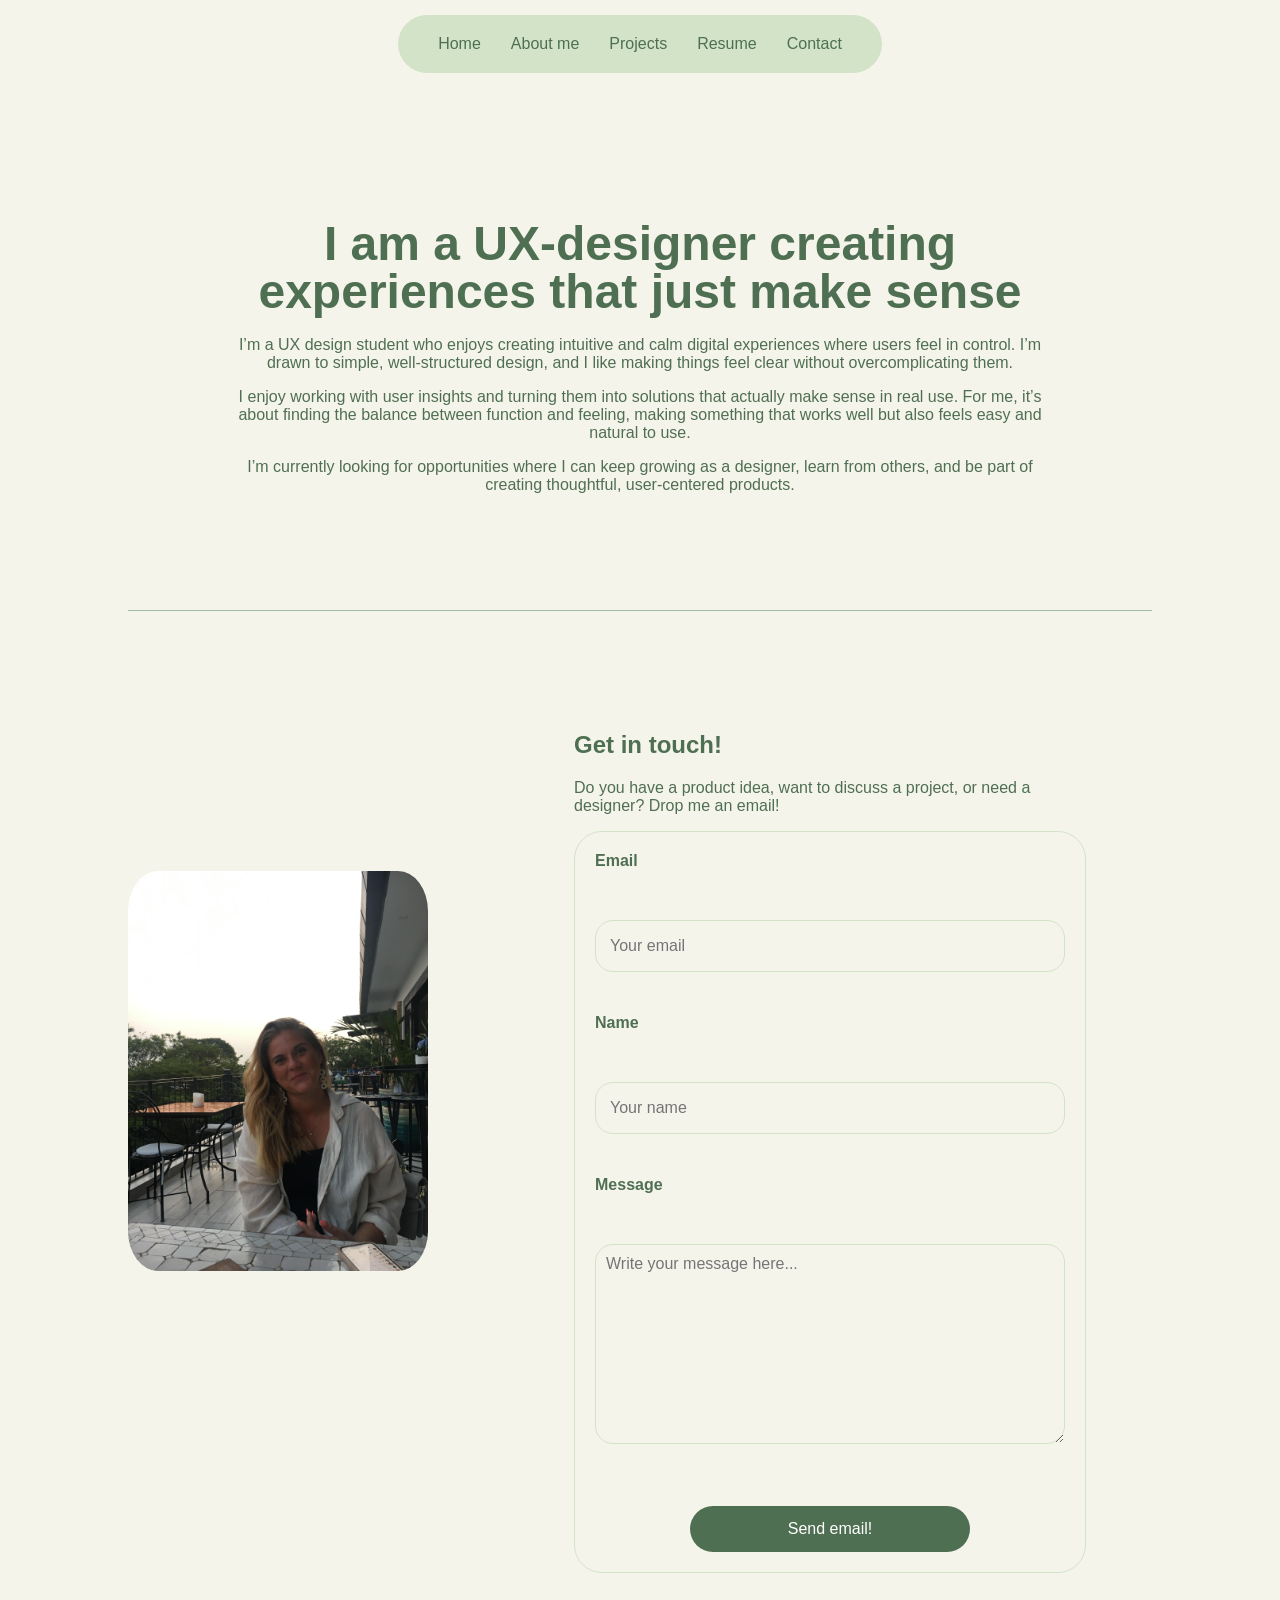
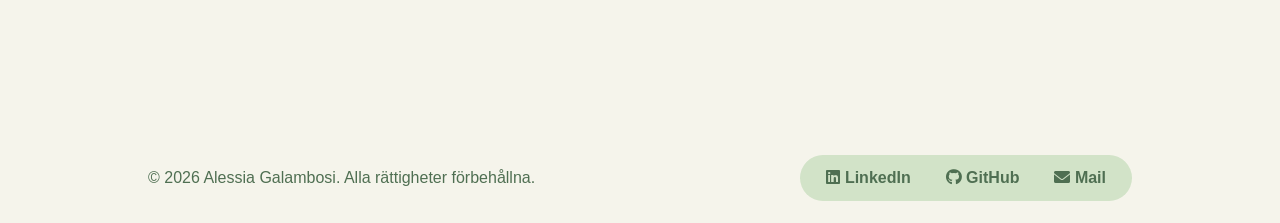
==== html/about.html @ aa98d5bf "Initial commit: portfolio site Static portfolio site with home, about, and projects pages.  Co-Autho" ====
<!DOCTYPE html>
<html lang="sv">
<head>
    <meta charset="UTF-8">
    <meta name="viewport" content="width=device-width, initial-scale=1.0">
    <meta name="description" content="Projekt detaljer">
    <title>Duro Sweden - Min Portfolio</title>
    <link rel="stylesheet" href="../css/global.css">
    <link rel="stylesheet" href="../css/about.css">
    <link rel="stylesheet" href="https://cdnjs.cloudflare.com/ajax/libs/font-awesome/6.0.0/css/all.min.css">
</head>
<body>

<header class="about-header">
    <nav>
        <button class="menu-toggle" aria-label="Toggle menu">
            <i class="fas fa-bars"></i>
        </button>
        <ul class="nav">
            <li><a href="./index.html">Home</a></li>
            <li><a href="./about.html">About me</a></li>
            <li><a href="./projects.html">Projects</a></li>
            <li><a href="./resume.html" aria-disabled="true">Resume</a></li>
            <li><a href="./contact.html" aria-disabled="true">Contact</a></li>
        </ul>
    </nav>
</header>
<main class ="main">
<section class="about-hero">
    <div class="about-content">
        <h1>I am a UX-designer creating experiences that just make sense</h1>
        <p> I’m a UX design student who enjoys creating intuitive and calm digital experiences where users feel in control. I’m drawn to simple, well-structured design, and I like making things feel clear without overcomplicating them.</p>
            <p>I enjoy working with user insights and turning them into solutions that actually make sense in real use. For me, it’s about finding the balance between function and feeling, making something that works well but also feels easy and natural to use.</p>
            <p>I’m currently looking for opportunities where I can keep growing as a designer, learn from others, and be part of creating thoughtful, user-centered products.</p>
    </div>
</section>


<section class="contact-hero">
    <div class="">
      <img src="../assets/profile.jpg" alt="Personlig bild" class="hero-image">
    </div>
    <div class="contact-content">
        <h1>Get in touch!</h1>
        <p>Do you have a product idea, want to discuss a project, or need a designer? Drop me an email!</p>

        <form id="contact-form">
            <label class="contact-label">Email</label>
            <br>
            <input type="email" id="email" name="email" placeholder="Your email" class="contact-detail-value">
            <br>
            <label class="contact-label">Name</label>
            <br>
            <input type="text" id="name" name="name" placeholder="Your name" class="contact-detail-value">
            <br>
            <label class="contact-label">Message</label>
            <br>
            <textarea id="message" name="message" placeholder="Write your message here..." class="contact-detail-text"></textarea>
            <br>
            <button type="submit">Send email!</button>
        </form>
    </div>
</section>


<footer id="kontakt">
    <div class="footer-content">
        <p>&copy; 2026 Alessia Galambosi. Alla rättigheter förbehållna.</p>
        <div class="social-links">
            <a href="https://linkedin.com" target="_blank" title="LinkedIn">
                <i class="fab fa-linkedin"></i> LinkedIn
            </a>
            <a href="https://github.com" target="_blank" title="GitHub">
                <i class="fab fa-github"></i> GitHub
            </a>
            <a href="mailto:din.mail@adress.se" title="Maila mig">
                <i class="fas fa-envelope"></i> Mail
            </a>
        </div>
    </div>
</footer>
    <script src="../scripts/index.js"></script>
</body>
</html>
---- css/global.css ----
html {
    font-size: 100%;
}

body {
    margin: 0;
    padding: 0;
    /* font-family: 'Inter', sans-serif;
    line-height: 1.5;
    color: #4F6F52; */
    background: #F5F4EB;
    
}

/* Reset */

* {
  /* margin: 0; */
  padding: 0;
  box-sizing: border-box;
 font-family: Lato, sans-serif;
}

main {
    width: 80%;
    margin: 0 auto;
}

.header {
  display: flex;
  justify-content: center; /* ändrad från space-between */
  align-items: center;
  padding: 15px 40px;
  background-color: #F5F4EB;
  color: #4F6F52;
  position: fixed;
  top: 0;
  width: 100%;
  z-index: 10;
} 

.header nav {
  display: flex;
  align-items: center;
  justify-content: center;
  width: 100%;
  max-width: 1200px;
  margin: 0 auto;
}

.about-header nav {
  display: flex;
  align-items: center;
  justify-content: center;
  width: 100%;
  max-width: 1200px;
  margin: 0 auto;
}

.nav {
  display: flex;
  gap: 30px;
  background-color: #D2E3C8;
  padding: 20px 40px;
  border-radius: 30px;
  list-style: none;
  margin: 0;
  align-items: center;
  justify-content: center;
}

.nav a {
    color: #4F6F52;
    text-decoration: none;
    transition: 0.2s ease;
}

.nav li a {
    color: #4F6F52;
    text-decoration: none;
}

.nav li:hover a {
    color: #a0c9a4;
    cursor: pointer;
}

.menu-toggle {
    display: none;
    background: none;
    border: none;
    font-size: 1.5rem;
    color: #4F6F52;
    cursor: pointer;
    padding: 10px;
}

@media (max-width: 768px) {
    .header nav,
    .about-header nav {
        justify-content: space-between;
    }

    .nav {
        display: none;
    }

    .nav.open {
        display: flex;
        flex-direction: column;
        position: absolute;
        top: 100%;
        left: 0;
        right: 0;
        background-color: #fff;
        padding: 20px;
        box-shadow: 0 4px 6px #4F6F52;
        z-index: 20; /* ensure the menu appears above the header */
    }

    .menu-toggle {
        display: block;
    }
}

/*knappar*/
button {
    padding: 0.6rem 2rem;
    font-size: 1rem;
    border: none;
    border-radius: 999px;
    background: #4F6F52;
    color: #fff;
    cursor: pointer;
    font-family: Lato, sans-serif;
}

button:hover {
    opacity: 0.9;
}




/* Footer */


footer {
    margin-top: 160px;
}
.footer-content {
    display: flex;
    justify-content: space-between;
    align-items: center;
    padding: 20px;
    background: #F5F4EB;
    color: #4F6F52;
    font-family: Lato, sans-serif;
}
.social-links {
    display: flex;
    gap: 15px;
    background-color: #D2E3C8;
    padding: 8px 16px;
    font-family: Lato, sans-serif;
    border-radius: 30px; /* rund meny som headern */
}

.social-links a {
    color: #4F6F52;
    text-decoration: none;
    font-weight: bold;
    padding: 6px 10px;
    border-radius: 20px;
    transition: 0.2s ease;
    font-family: Lato, sans-serif;
}

.social-links a:hover {
    color: #a0c9a4;
    background-color: #D2E3C8;
}
---- css/about.css ----
.about-header {
    display: flex;
    justify-content: center;
    align-items: center;
    padding: 15px 20px;
    background-color: #F5F4EB;
    color: #4F6F52;
    position: fixed;
    top: 0;
    left: 0;
    right: 0;
    width: 100%;
    z-index: 10; /* overlay an element above the header */
}

.about-header nav {
    display: flex;
    align-items: center;
    justify-content: center;
    width: 100%;
    max-width: 1200px;
    margin: 0 auto;
}

.main {
    padding-top: 90px;
}

.about-hero {
    color: #4F6F52;
    display: flex;
    align-items: center;
    min-height: 20vh;
    border-bottom: #9fbba2 solid 1px;
    font-family: 'Playfair Display', serif;
    padding: 90px 0 100px 0;
}

.about-content {
    text-align: center;
    justify-content: center;
    width: 80%;
    margin: 0 auto;
}
.about-content h1 {
    text-align: center;
    font-size: 3.0rem;
    margin-bottom: 20px;
    font-family: Lato, sans-serif;
    line-height: 1.0;
    color: #4F6F52;
}
.about-content p {
    text-align: center;
    font-size: 1rem;
    font-family: Lato, sans-serif;
    color: #4F6F52;
}

.contact-hero {
    color: #4F6F52;
    display: flex;
    gap: 40px;
    margin-top: 120px;
    align-items: flex-start;
}

.contact-hero img {
    width: 300px;
    max-width: 100%;
    margin-top: 140px;
    border-radius: 10%;
    margin-right: 40px;
}

.contact-content {
    width: 50%;
    margin: 0 auto;
}

.contact-content h1 {
    margin-top: 0;
}

#contact-form {
    background: #F5F4EB;
    padding: 20px;
    border-radius: 28px;
    border: 1px solid #D2E3C8;
    display: grid;
    gap: 12px;
}

.contact-label {
    display: block;
    margin-bottom: 8px;
    font-weight: 600;
    color: #4F6F52;
}

form .contact-detail-value {
    width: 100%;
    color: #4F6F52;
    font-family: Lato, sans-serif;
    font-size: 1rem;
    margin-bottom: 0;
    padding: 16px 14px;
    background-color: #F5F4EB;
    border: 1px solid #D2E3C8;
    border-radius: 18px;
    transition: border-color 0.2s ease, box-shadow 0.2s ease;
}

.contact-detail-text {
    width: 100%;
    color: #4F6F52;
    font-family: Lato, sans-serif;
    font-size: 1rem;
    margin-bottom: 0;
    padding: 16px 14px;
    background-color: #F5F4EB;
    border: 1px solid #D2E3C8;
    border-radius: 18px;
    transition: border-color 0.2s ease, box-shadow 0.2s ease;
}

form .contact-detail-value:focus {
    outline: none;
    border-color: #9fbba2;
    box-shadow: 0 0 0 4px #4F6F52;
}

.contact-detail-text:focus {
    outline: none;
    border-color: #9fbba2;
    box-shadow: 0 0 0 4px #4F6F52;
}

#contact-form button {
    width: 100%;
    max-width: 280px;
    margin: 0 auto;
    padding: 14px 24px;
    border-radius: 999px;
    font-size: 1rem;
}

.error-message {
    display: block;
    color: #d32f2f;
    font-size: 0.85rem;
    margin-top: -12px;
    margin-bottom: 12px;
    font-family: Lato, sans-serif;
}

.contact-detail-text {
    width: 100%;
    color: #4F6F52;
    font-family: Lato, sans-serif;
    font-size: 1rem;
    margin-bottom: 20px;
    height: 200px;
    padding: 10px;
    background-color: #F5F4EB;
    border: 1px solid #D2E3C8;
}

.error-message {
    display: block;
    color: #d32f2f;
    font-size: 0.85rem;
    margin-top: -15px;
    margin-bottom: 15px;
    font-family: Lato, sans-serif;
}


/* Responsive Design */
@media (max-width: 768px) {
    .about-hero,
    .contact-hero {
        flex-direction: column;
        align-items: center;
        text-align: center;
    }

    .about-hero {
        min-height: auto;
        padding: 20px 0 0;
    }

    .about-content{
        width: 100%;
    }

     .contact-content {
        width: 100%;
    }
    .about-content h1 {
        font-size: 2rem;
    }

    #contact-form {
        padding: 20px;
        border-radius: 24px;
    }

    .contact-content {
        padding: 0 20px;
    }

    .about-header nav {
        justify-content: space-between;
    }

    .contact-hero {
        gap: 20px;
        margin-top: 40px;
    }

    .contact-hero img {
        margin-right: 0;
    }
}
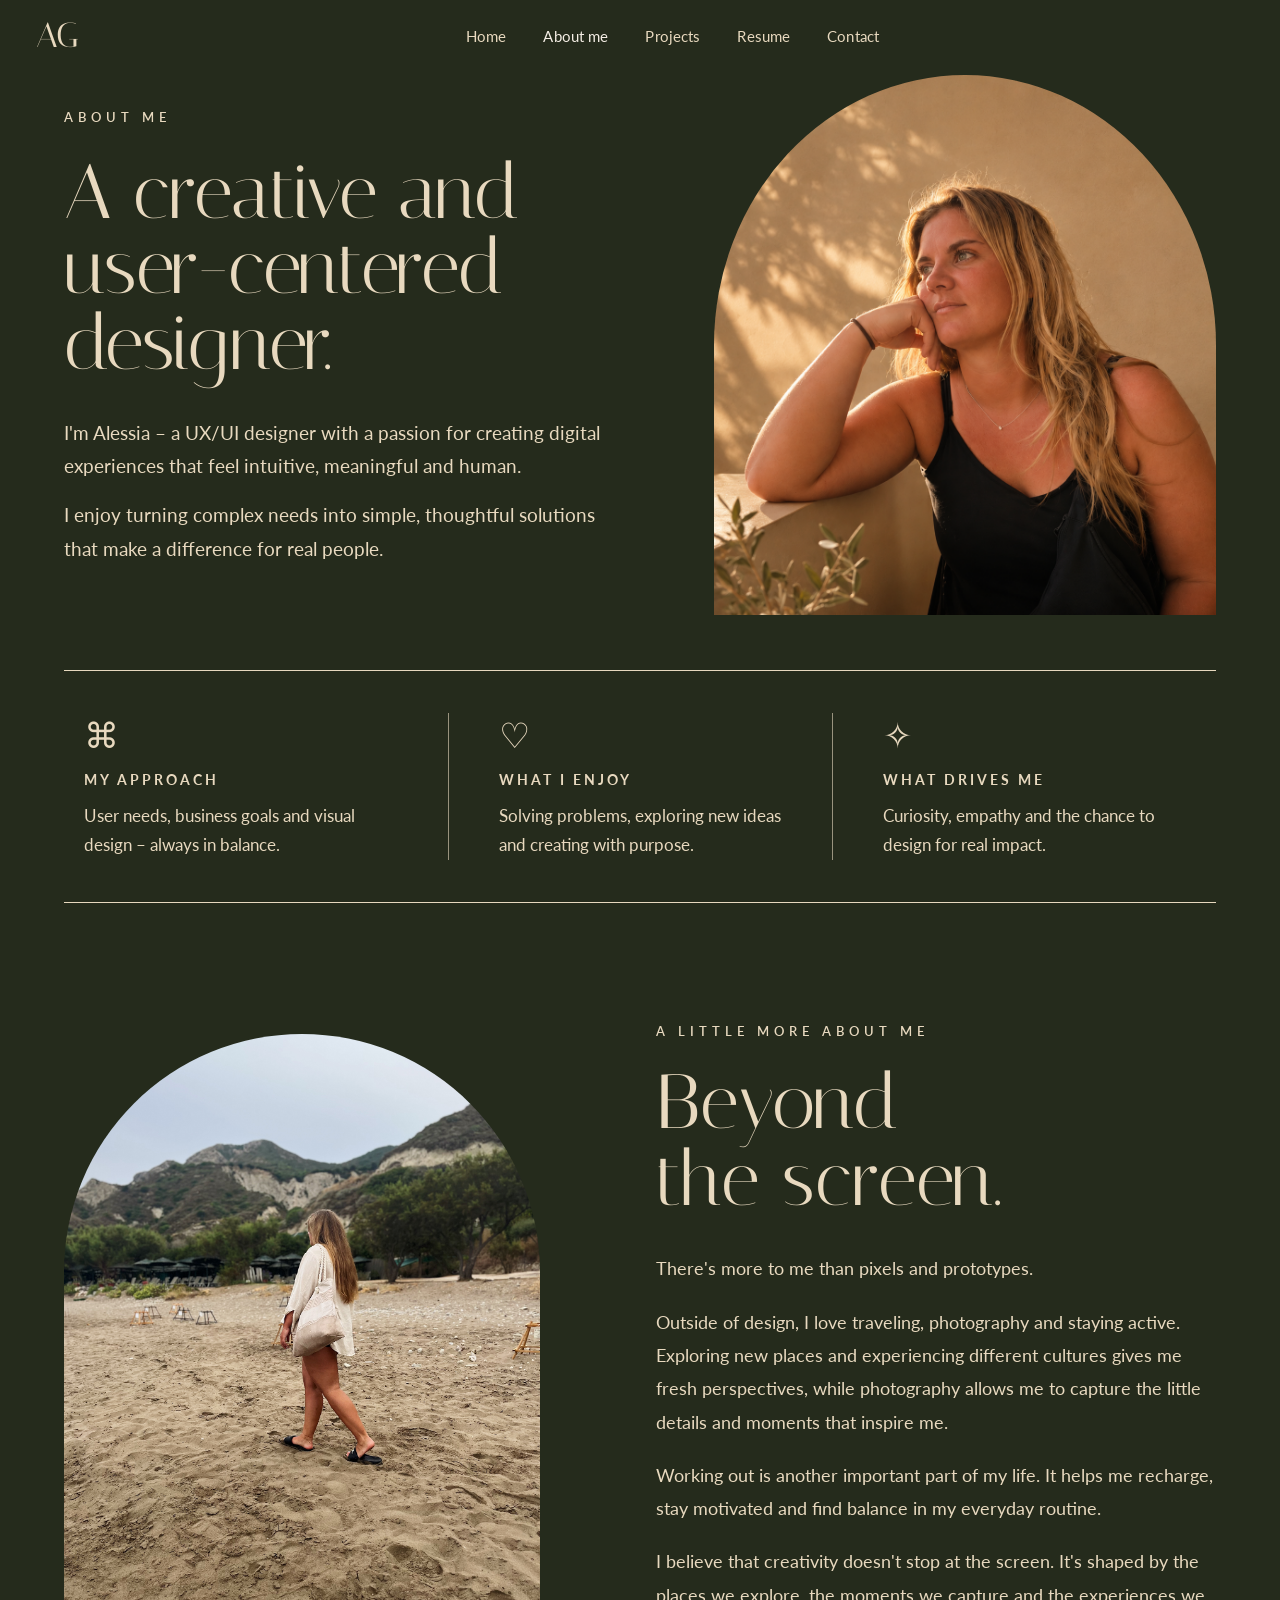
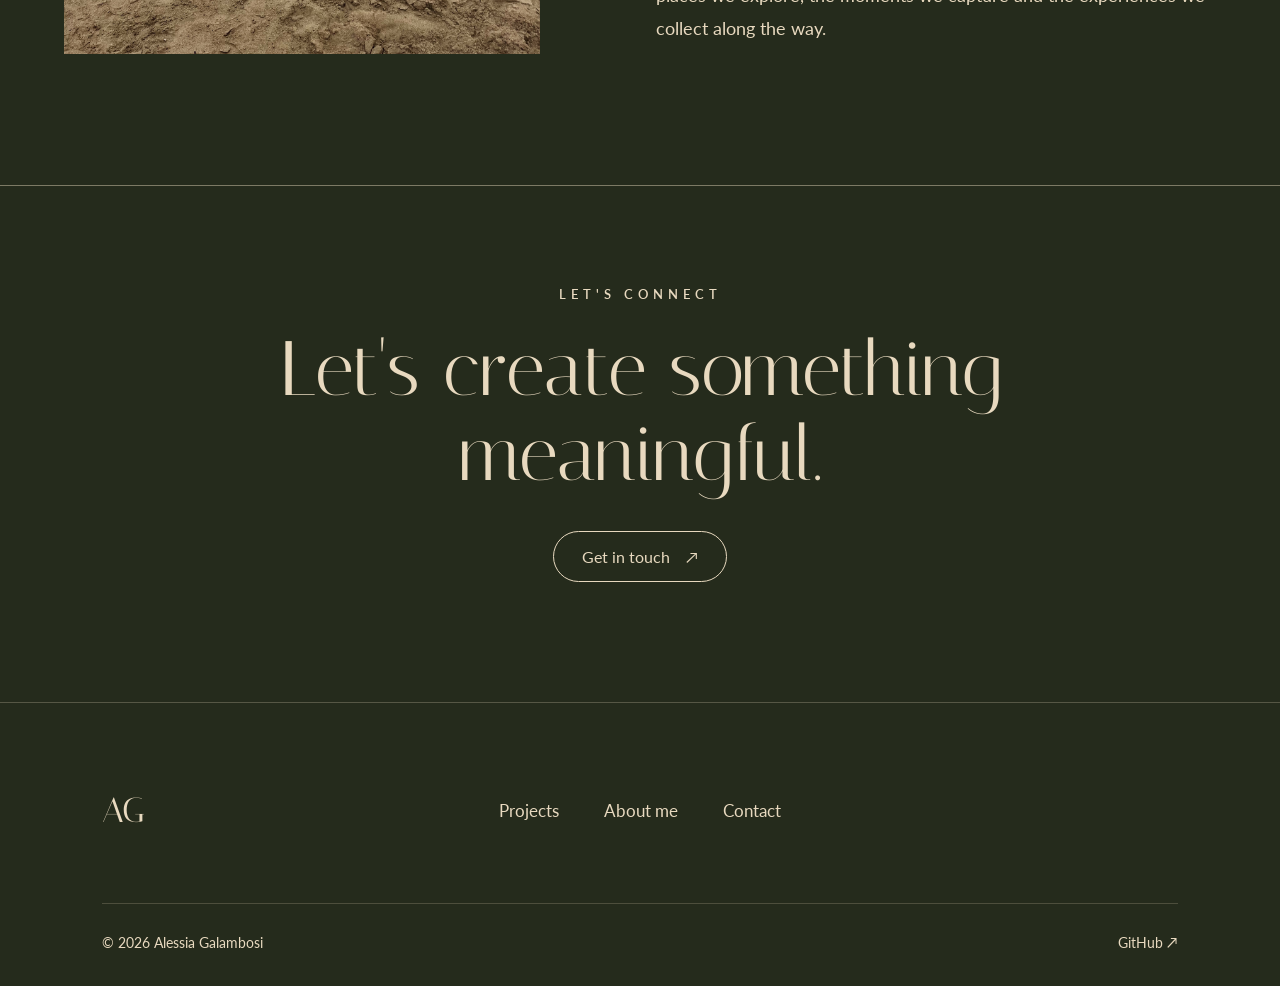
==== commit 45071f8f: "Add resume and contact pages Both pages were linked in the nav but never existed, and index.js inter" ====
--- a/html/about.html
+++ b/html/about.html
@@ -1,84 +1,174 @@
+
 <!DOCTYPE html>
-<html lang="sv">
+<html lang="en">
 <head>
-    <meta charset="UTF-8">
-    <meta name="viewport" content="width=device-width, initial-scale=1.0">
-    <meta name="description" content="Projekt detaljer">
-    <title>Duro Sweden - Min Portfolio</title>
-    <link rel="stylesheet" href="../css/global.css">
-    <link rel="stylesheet" href="../css/about.css">
-    <link rel="stylesheet" href="https://cdnjs.cloudflare.com/ajax/libs/font-awesome/6.0.0/css/all.min.css">
+  <meta charset="UTF-8">
+  <meta name="viewport" content="width=device-width, initial-scale=1.0">
+  <title>About Me | Alessia</title>
+
+  <link rel="preconnect" href="https://fonts.googleapis.com">
+  <link rel="preconnect" href="https://fonts.gstatic.com" crossorigin>
+  <link href="https://fonts.googleapis.com/css2?family=Italiana&family=Lato:wght@300;400;500;600;700&display=swap" rel="stylesheet">
+
+  <link rel="stylesheet" href="../css/pages.css">
+  <link rel="stylesheet" href="../css/header.css">
+  <link rel="stylesheet" href="../css/global.css">
+  <link rel="stylesheet" href="https://cdnjs.cloudflare.com/ajax/libs/font-awesome/6.0.0/css/all.min.css">
 </head>
-<body>
 
-<header class="about-header">
-    <nav>
-        <button class="menu-toggle" aria-label="Toggle menu">
-            <i class="fas fa-bars"></i>
-        </button>
-        <ul class="nav">
-            <li><a href="./index.html">Home</a></li>
-            <li><a href="./about.html">About me</a></li>
-            <li><a href="./projects.html">Projects</a></li>
-            <li><a href="./resume.html" aria-disabled="true">Resume</a></li>
-            <li><a href="./contact.html" aria-disabled="true">Contact</a></li>
-        </ul>
+<body class="about-page">
+
+  <header class="header">
+    <a href="./index.html" class="brand" aria-label="Home">AG</a>
+
+    <nav class="main-nav" aria-label="Main navigation">
+      <button class="menu-toggle" aria-label="Toggle menu" aria-expanded="false">
+        <i class="fas fa-bars" aria-hidden="true"></i>
+      </button>
+
+      <ul class="nav">
+        <li><a href="./index.html">Home</a></li>
+        <li><a href="./about.html" aria-current="page">About me</a></li>
+        <li><a href="./projects.html">Projects</a></li>
+        <li><a href="./resume.html">Resume</a></li>
+        <li><a href="./contact.html">Contact</a></li>
+      </ul>
     </nav>
-</header>
-<main class ="main">
-<section class="about-hero">
-    <div class="about-content">
-        <h1>I am a UX-designer creating experiences that just make sense</h1>
-        <p> I’m a UX design student who enjoys creating intuitive and calm digital experiences where users feel in control. I’m drawn to simple, well-structured design, and I like making things feel clear without overcomplicating them.</p>
-            <p>I enjoy working with user insights and turning them into solutions that actually make sense in real use. For me, it’s about finding the balance between function and feeling, making something that works well but also feels easy and natural to use.</p>
-            <p>I’m currently looking for opportunities where I can keep growing as a designer, learn from others, and be part of creating thoughtful, user-centered products.</p>
-    </div>
-</section>
+  </header>
 
+  <main>
+    <section class="about-hero">
+      <div class="about-intro">
+        <span class="about-eyebrow">ABOUT ME</span>
 
-<section class="contact-hero">
-    <div class="">
-      <img src="../assets/profile.jpg" alt="Personlig bild" class="hero-image">
-    </div>
-    <div class="contact-content">
-        <h1>Get in touch!</h1>
-        <p>Do you have a product idea, want to discuss a project, or need a designer? Drop me an email!</p>
+        <h1>A creative and<br>user-centered<br>designer.</h1>
 
-        <form id="contact-form">
-            <label class="contact-label">Email</label>
-            <br>
-            <input type="email" id="email" name="email" placeholder="Your email" class="contact-detail-value">
-            <br>
-            <label class="contact-label">Name</label>
-            <br>
-            <input type="text" id="name" name="name" placeholder="Your name" class="contact-detail-value">
-            <br>
-            <label class="contact-label">Message</label>
-            <br>
-            <textarea id="message" name="message" placeholder="Write your message here..." class="contact-detail-text"></textarea>
-            <br>
-            <button type="submit">Send email!</button>
-        </form>
-    </div>
-</section>
+        <p>
+          I'm Alessia – a UX/UI designer with a passion for
+          creating digital experiences that feel intuitive,
+          meaningful and human.
+        </p>
 
+        <p>
+          I enjoy turning complex needs into simple, thoughtful
+          solutions that make a difference for real people.
+        </p>
+      </div>
 
-<footer id="kontakt">
-    <div class="footer-content">
-        <p>&copy; 2026 Alessia Galambosi. Alla rättigheter förbehållna.</p>
-        <div class="social-links">
-            <a href="https://linkedin.com" target="_blank" title="LinkedIn">
-                <i class="fab fa-linkedin"></i> LinkedIn
-            </a>
-            <a href="https://github.com" target="_blank" title="GitHub">
-                <i class="fab fa-github"></i> GitHub
-            </a>
-            <a href="mailto:din.mail@adress.se" title="Maila mig">
-                <i class="fas fa-envelope"></i> Mail
+      <div class="about-hero-image">
+        <img
+          src="../assets/mememe.png"
+          alt="Portrait of Alessia"
+        >
+      </div>
+    </section>
+
+    <section class="about-values" aria-label="My design philosophy">
+
+      <article class="about-value">
+        <span class="value-icon">⌘</span>
+        <h2>MY APPROACH</h2>
+        <p>
+          User needs, business goals and visual design –
+          always in balance.
+        </p>
+      </article>
+
+      <article class="about-value">
+        <span class="value-icon">♡</span>
+        <h2>WHAT I ENJOY</h2>
+        <p>
+          Solving problems, exploring new ideas and
+          creating with purpose.
+        </p>
+      </article>
+
+      <article class="about-value">
+        <span class="value-icon">✧</span>
+        <h2>WHAT DRIVES ME</h2>
+        <p>
+          Curiosity, empathy and the chance to design
+          for real impact.
+        </p>
+      </article>
+
+    </section>
+
+    <section class="about-beyond">
+      <div class="about-beyond-image">
+        <img
+          src="../assets/about.jpg"
+          alt="A travel photograph"
+        >
+      </div>
+
+      <div class="about-beyond-text">
+        <span class="about-eyebrow">A LITTLE MORE ABOUT ME</span>
+
+        <h2>Beyond<br>the screen.</h2>
+
+        <p>
+          There's more to me than pixels and prototypes.
+        </p>
+
+        <p>
+          Outside of design, I love traveling, photography
+          and staying active. Exploring new places and
+          experiencing different cultures gives me fresh
+          perspectives, while photography allows me to
+          capture the little details and moments that inspire me.
+        </p>
+
+        <p>
+          Working out is another important part of my life.
+          It helps me recharge, stay motivated and find balance
+          in my everyday routine.
+        </p>
+
+        <p>
+          I believe that creativity doesn't stop at the screen.
+          It's shaped by the places we explore, the moments
+          we capture and the experiences we collect along the way.
+        </p>
+      </div>
+    </section>
+
+    <section class="about-contact">
+      <span class="about-eyebrow">LET'S CONNECT</span>
+      <h2>Let's create something meaningful.</h2>
+      <a href="./contact.html" class="about-contact-link">
+        Get in touch <span aria-hidden="true">↗</span>
+      </a>
+    </section>
+  </main>
+
+  <footer class="portfolio-footer">
+    <div class="portfolio-footer-inner">
+
+        <div class="footer-top">
+            <a href="./index.html" class="footer-logo">AG</a>
+
+            <nav class="footer-nav" aria-label="Footer navigation">
+                <a href="./projects.html">Projects</a>
+                <a href="./about.html">About me</a>
+                <a href="./contact.html">Contact</a>
+            </nav>
+        </div>
+
+        <div class="footer-bottom">
+            <p>© 2026 Alessia Galambosi</p>
+
+            <a
+                href="https://github.com/RICKCOYL/exdcode.git"
+                target="_blank"
+                rel="noopener noreferrer"
+            >
+                GitHub ↗
             </a>
         </div>
+
     </div>
 </footer>
-    <script src="../scripts/index.js"></script>
+<script src="../scripts/index.js"></script>
 </body>
-</html>+</html>
--- a/css/pages.css
+++ b/css/pages.css
@@ -0,0 +1,798 @@
+
+/* =====================================
+   ABOUT ME PAGE
+===================================== */
+
+.about-page {
+  margin: 0;
+  min-height: 100vh;
+  background: #252B1C;
+  color: #E8D9BF;
+  font-family: "Lato", sans-serif;
+}
+
+.about-page *,
+.about-page *::before,
+.about-page *::after {
+  box-sizing: border-box;
+}
+
+.about-page a {
+  color: inherit;
+}
+
+
+/* HERO */
+
+.about-page .about-hero {
+  width: min(1400px, 90%);
+  margin: 0 auto;
+  padding: 75px 0 55px;
+  display: grid;
+  grid-template-columns: 1fr 0.9fr;
+  align-items: center;
+  gap: 8%;
+}
+
+.about-page .about-eyebrow {
+  display: block;
+  font-size: 13px;
+  font-weight: 600;
+  letter-spacing: 5px;
+  text-transform: uppercase;
+}
+
+.about-page .about-intro h1 {
+  margin: 30px 0 35px;
+  font-family: "Italiana", serif;
+  font-size: clamp(52px, 6vw, 100px);
+  font-weight: 400;
+  line-height: 0.98;
+  letter-spacing: -1px;
+}
+
+.about-page .about-intro p {
+  max-width: 560px;
+  font-size: 19px;
+  line-height: 1.75;
+  margin: 0 0 16px;
+}
+
+.about-page .about-hero-image {
+  height: 540px;
+  overflow: hidden;
+  border-radius: 50% 50% 0 0;
+  background: #59523C;
+}
+
+.about-page .about-hero-image img {
+  display: block;
+  width: 100%;
+  height: 100%;
+  object-fit: cover;
+}
+
+/* THREE DESIGN VALUES */
+
+.about-page .about-values {
+  width: min(1400px, 90%);
+  margin: 0 auto;
+  padding: 42px 0;
+  display: grid;
+  grid-template-columns: repeat(3, 1fr);
+  border-top: 1px solid #E8D9BF;
+  border-bottom: 1px solid #E8D9BF;
+}
+
+.about-page .about-value {
+  padding: 0 50px;
+}
+
+.about-page .about-value:first-child {
+  padding-left: 20px;
+}
+
+.about-page .about-value + .about-value {
+  border-left: 1px solid rgba(232, 217, 191, 0.6);
+}
+
+.about-page .value-icon {
+  display: block;
+  font-size: 35px;
+  margin-bottom: 15px;
+}
+
+.about-page .about-value h2 {
+  font-family: "Lato", sans-serif;
+  font-size: 14px;
+  font-weight: 700;
+  letter-spacing: 3px;
+  margin: 0 0 14px;
+}
+
+.about-page .about-value p {
+  font-size: 17px;
+  line-height: 1.7;
+  margin: 0;
+}
+
+/* BEYOND THE SCREEN */
+
+.about-page .about-beyond {
+  width: min(1400px, 90%);
+  margin: 0 auto;
+  padding: 120px 0;
+  display: grid;
+  grid-template-columns: 0.85fr 1fr;
+  gap: 10%;
+  align-items: center;
+}
+
+.about-page .about-beyond-image {
+  height: 620px;
+  overflow: hidden;
+  border-radius: 260px 260px 0 0;
+  background: #59523C;
+}
+
+.about-page .about-beyond-image img {
+  display: block;
+  width: 100%;
+  height: 100%;
+  object-fit: cover;
+}
+
+.about-page .about-beyond-text h2 {
+  margin: 25px 0 35px;
+  font-family: "Italiana", serif;
+  font-size: clamp(60px, 6vw, 100px);
+  font-weight: 400;
+  line-height: 1;
+}
+
+.about-page .about-beyond-text p {
+  max-width: 600px;
+  font-size: 18px;
+  line-height: 1.85;
+  margin: 0 0 20px;
+}
+
+/* CONTACT CTA */
+
+.about-page .about-contact {
+  padding: 100px 20px 120px;
+  text-align: center;
+  border-top: 1px solid rgba(232, 217, 191, 0.45);
+}
+
+.about-page .about-contact h2 {
+  max-width: 900px;
+  margin: 25px auto 35px;
+  font-family: "Italiana", serif;
+  font-size: clamp(48px, 6vw, 88px);
+  font-weight: 400;
+  line-height: 1.1;
+}
+
+.about-page .about-contact-link {
+  display: inline-flex;
+  align-items: center;
+  gap: 16px;
+  padding: 15px 28px;
+  border: 1px solid #E8D9BF;
+  border-radius: 50px;
+  font-size: 16px;
+  text-decoration: none;
+  transition: background 0.2s, color 0.2s;
+}
+
+.about-page .about-contact-link:hover {
+  background: #E8D9BF;
+  color: #252B1C;
+}
+
+
+/* RESPONSIVE */
+
+@media (max-width: 900px) {
+  .about-page .about-hero,
+  .about-page .about-beyond {
+    grid-template-columns: 1fr;
+    gap: 45px;
+  }
+
+  .about-page .about-hero {
+    padding-top: 60px;
+  }
+
+  .about-page .about-hero-image {
+    max-width: 600px;
+    height: 450px;
+  }
+
+  .about-page .about-values {
+    grid-template-columns: 1fr;
+    gap: 30px;
+  }
+
+  .about-page .about-value,
+  .about-page .about-value:first-child {
+    padding: 0;
+  }
+
+  .about-page .about-value + .about-value {
+    border-left: 0;
+    border-top: 1px solid rgba(232, 217, 191, 0.4);
+    padding-top: 30px;
+  }
+
+  .about-page .about-beyond {
+    padding: 80px 0;
+  }
+
+  .about-page .about-beyond-image {
+    max-width: 600px;
+    height: 500px;
+  }
+}
+
+@media (max-width: 600px) {
+  .about-page .about-nav {
+    gap: 12px 18px;
+  }
+
+  .about-page .about-nav a {
+    font-size: 14px;
+  }
+
+  .about-page .about-intro p,
+  .about-page .about-beyond-text p {
+    font-size: 16px;
+  }
+
+  .about-page .about-hero-image {
+    height: 360px;
+  }
+
+  .about-page .about-beyond-image {
+    height: 400px;
+  }
+
+}
+/* ==================================
+   CONTACT PAGE – DESIGN
+================================== */
+
+body:has(#contact-page-form) {
+    background: #252B1C;
+    color: #E8D9BF;
+    font-family: "Lato", sans-serif;
+    margin: 0;
+}
+
+/* MAIN CONTENT */
+
+body:has(#contact-page-form) .page-main {
+    max-width: 1200px;
+    margin: 0 auto;
+    padding: 90px 40px 120px;
+}
+
+body:has(#contact-page-form) .page-head {
+    max-width: 850px;
+    margin-bottom: 75px;
+}
+
+body:has(#contact-page-form) .eyebrow {
+    font-size: 13px;
+    letter-spacing: 4px;
+    text-transform: uppercase;
+    color: #E8D9BF;
+}
+
+body:has(#contact-page-form) .page-head h1 {
+    font-family: "Italiana", serif;
+    font-size: clamp(48px, 6vw, 85px);
+    font-weight: 400;
+    line-height: 1.1;
+    margin: 25px 0;
+    color: #E8D9BF;
+}
+
+body:has(#contact-page-form) .lede {
+    font-size: 18px;
+    line-height: 1.8;
+    color: #E8D9BF;
+}
+
+/* TWO COLUMNS */
+
+body:has(#contact-page-form) .contact-grid {
+    display: grid;
+    grid-template-columns: 0.8fr 1.2fr;
+    gap: 90px;
+    align-items: start;
+}
+
+/* LEFT SIDE */
+
+body:has(#contact-page-form) .aside-block {
+    margin-bottom: 45px;
+}
+
+body:has(#contact-page-form) .aside-block h2 {
+    font-family: "Italiana", serif;
+    font-size: 30px;
+    font-weight: 400;
+    margin: 0 0 18px;
+    color: #E8D9BF;
+}
+
+body:has(#contact-page-form) .direct-link {
+    color: #E8D9BF;
+    text-decoration: none;
+    border-bottom: 1px solid #E8D9BF;
+    padding-bottom: 4px;
+}
+
+body:has(#contact-page-form) .places {
+    list-style: none;
+    padding: 0;
+}
+
+body:has(#contact-page-form) .place {
+    display: flex;
+    justify-content: space-between;
+    gap: 20px;
+    margin-bottom: 12px;
+}
+
+body:has(#contact-page-form) .reply-note {
+    font-size: 14px;
+    line-height: 1.7;
+    opacity: 0.75;
+    margin-top: 20px;
+}
+
+/* FORM CARD */
+
+body:has(#contact-page-form) .form-card {
+    border: 1px solid rgba(232, 217, 191, 0.5);
+    border-radius: 18px;
+    padding: 45px;
+}
+
+body:has(#contact-page-form) .form-card h2 {
+    font-family: "Italiana", serif;
+    font-size: 42px;
+    font-weight: 400;
+    margin: 0 0 15px;
+    color: #E8D9BF;
+}
+
+body:has(#contact-page-form) .form-intro {
+    font-size: 16px;
+    line-height: 1.7;
+    margin-bottom: 35px;
+}
+
+/* FORM FIELDS */
+
+body:has(#contact-page-form) .field {
+    display: flex;
+    flex-direction: column;
+    gap: 10px;
+    margin-bottom: 25px;
+}
+
+body:has(#contact-page-form) .field label {
+    font-size: 15px;
+    font-weight: 700;
+}
+
+body:has(#contact-page-form) .optional,
+body:has(#contact-page-form) .hint {
+    font-size: 13px;
+    opacity: 0.7;
+}
+
+body:has(#contact-page-form) .field input,
+body:has(#contact-page-form) .field textarea {
+    width: 100%;
+    box-sizing: border-box;
+    padding: 15px;
+    background: transparent;
+    border: 1px solid rgba(232, 217, 191, 0.5);
+    border-radius: 8px;
+    color: #E8D9BF;
+    font-family: "Lato", sans-serif;
+    font-size: 16px;
+}
+
+body:has(#contact-page-form) .field textarea {
+    min-height: 160px;
+    resize: vertical;
+}
+
+body:has(#contact-page-form) .field input:focus,
+body:has(#contact-page-form) .field textarea:focus {
+    outline: 2px solid #E8D9BF;
+    outline-offset: 3px;
+}
+
+body:has(#contact-page-form) .field-error {
+    display: none;
+    color: #F0B8A8;
+    font-size: 13px;
+}
+
+body:has(#contact-page-form) .field[aria-invalid="true"] .field-error,
+body:has(#contact-page-form) .field input[aria-invalid="true"] ~ .field-error,
+body:has(#contact-page-form) .field textarea[aria-invalid="true"] ~ .field-error {
+    display: block;
+}
+
+/* SEND BUTTON */
+
+body:has(#contact-page-form) .btn-primary {
+    padding: 16px 32px;
+    background: #E8D9BF;
+    color: #252B1C;
+    border: 1px solid #E8D9BF;
+    border-radius: 50px;
+    font-family: "Lato", sans-serif;
+    font-size: 15px;
+    cursor: pointer;
+}
+
+body:has(#contact-page-form) .btn-primary:hover {
+    background: transparent;
+    color: #E8D9BF;
+}
+
+/* SKIP LINK – ONLY VISIBLE ON FOCUS */
+
+body:has(#contact-page-form) .skip-link {
+    position: absolute;
+    left: 15px;
+    top: -100px;
+    padding: 12px;
+    background: #E8D9BF;
+    color: #252B1C;
+    z-index: 1000;
+}
+
+body:has(#contact-page-form) .skip-link:focus {
+    top: 15px;
+}
+
+/* RESPONSIVE */
+
+@media (max-width: 800px) {
+    body:has(#contact-page-form) .page-main {
+        padding: 60px 6%;
+    }
+
+    body:has(#contact-page-form) .contact-grid {
+        grid-template-columns: 1fr;
+        gap: 40px;
+    }
+
+    body:has(#contact-page-form) .form-card {
+        padding: 28px;
+    }
+}/* BEIGE CONTACT FORM */
+
+body:has(#contact-page-form) .form-card {
+    background: #E8D9BF;
+    color: #252B1C;
+    border: none;
+    border-radius: 18px;
+    padding: 45px;
+}
+
+body:has(#contact-page-form) .form-card h2 {
+    color: #252B1C;
+}
+
+body:has(#contact-page-form) .form-card input,
+body:has(#contact-page-form) .form-card textarea {
+    background: #F5ECDD;
+    color: #252B1C;
+    border: 1px solid #8A8E7B;
+}
+
+body:has(#contact-page-form) .form-card input::placeholder,
+body:has(#contact-page-form) .form-card textarea::placeholder {
+    color: #6B705F;
+}
+
+body:has(#contact-page-form) .form-card input:focus,
+body:has(#contact-page-form) .form-card textarea:focus {
+    outline: 2px solid #252B1C;
+}
+
+body:has(#contact-page-form) .form-card .btn-primary {
+    background: #252B1C;
+    color: #E8D9BF;
+    border: 1px solid #252B1C;
+}
+
+body:has(#contact-page-form) .form-card .btn-primary:hover {
+    background: transparent;
+    color: #252B1C;
+}
+/* =========================================
+   RESUME PAGE
+========================================= */
+
+.resume-page {
+    margin: 0;
+    background: #252B1C;
+    color: #E8D9BF;
+    font-family: "Lato", sans-serif;
+    min-height: 100vh;
+}
+
+.resume-page *,
+.resume-page *::before,
+.resume-page *::after {
+    box-sizing: border-box;
+}
+
+
+/* MAIN */
+
+.resume-page .page-main {
+    width: min(1100px, 90%);
+    margin: 0 auto;
+    padding: 90px 0 120px;
+}
+
+/* INTRO */
+
+.resume-page .page-head {
+    padding-bottom: 70px;
+}
+
+.resume-page .eyebrow {
+    display: block;
+    margin-bottom: 20px;
+    font-size: 13px;
+    font-weight: 700;
+    letter-spacing: 4px;
+    text-transform: uppercase;
+}
+
+.resume-page .page-head h1 {
+    margin: 0 0 25px;
+    font-family: "Italiana", serif;
+    font-size: clamp(56px, 7vw, 100px);
+    font-weight: 400;
+    line-height: 1.1;
+    color: #E8D9BF;
+}
+
+.resume-page .lede {
+    max-width: 750px;
+    margin: 0 0 35px;
+    font-size: 18px;
+    line-height: 1.8;
+    color: #E8D9BF;
+}
+
+/* ACTION BUTTONS */
+
+.resume-page .actions {
+    display: flex;
+    flex-wrap: wrap;
+    gap: 20px;
+    align-items: center;
+}
+
+.resume-page .actions .btn {
+    display: inline-flex;
+    align-items: center;
+    justify-content: center;
+    gap: 12px;
+    padding: 15px 28px;
+    border-radius: 50px;
+    font-family: "Lato", sans-serif;
+    font-size: 15px;
+    font-weight: 700;
+    text-decoration: none;
+    cursor: pointer;
+}
+
+.resume-page .actions .btn-primary {
+    background: #E8D9BF;
+    color: #252B1C;
+    border: 1px solid #E8D9BF;
+}
+
+.resume-page .actions .btn-secondary {
+    background: transparent;
+    color: #E8D9BF;
+    border: 1px solid #E8D9BF;
+}
+
+.resume-page .actions .btn:hover {
+    opacity: 0.8;
+}
+
+/* RESUME SECTIONS */
+
+.resume-page .rail {
+    display: grid;
+    grid-template-columns: 230px 1fr;
+    gap: 50px;
+    padding: 55px 0;
+    border-top: 1px solid rgba(232, 217, 191, 0.4);
+}
+
+.resume-page .rail-label {
+    margin: 0;
+    font-family: "Italiana", serif;
+    font-size: 38px;
+    font-weight: 400;
+    color: #E8D9BF;
+}
+
+.resume-page .rail-body {
+    min-width: 0;
+}
+
+.resume-page .entry {
+    padding: 0 0 35px;
+    margin-bottom: 35px;
+    border-bottom: 1px solid rgba(232, 217, 191, 0.2);
+}
+
+.resume-page .entry:last-of-type {
+    margin-bottom: 0;
+    border-bottom: none;
+}
+
+.resume-page .entry-top {
+    display: flex;
+    align-items: baseline;
+    justify-content: space-between;
+    flex-wrap: wrap;
+    gap: 12px;
+    margin-bottom: 10px;
+}
+
+.resume-page .entry-top h3 {
+    margin: 0;
+    font-family: "Lato", sans-serif;
+    font-size: 21px;
+    font-weight: 700;
+    color: #E8D9BF;
+}
+
+.resume-page .entry-date {
+    font-size: 14px;
+    color: #C9BEA8;
+}
+
+.resume-page .entry-org {
+    display: block;
+    margin-bottom: 18px;
+    font-size: 15px;
+    color: #C9BEA8;
+}
+
+.resume-page .entry p,
+.resume-page .entry li {
+    font-size: 16px;
+    line-height: 1.8;
+    color: #E8D9BF;
+}
+
+.resume-page .entry ul {
+    padding-left: 20px;
+}
+
+.resume-page .direct-link {
+    color: #E8D9BF;
+    text-decoration: underline;
+    text-underline-offset: 5px;
+}
+
+/* SKILLS */
+
+.resume-page .skill-group {
+    margin-bottom: 35px;
+}
+
+.resume-page .skill-group h3 {
+    margin: 0 0 18px;
+    font-size: 18px;
+    font-weight: 700;
+    color: #E8D9BF;
+}
+
+.resume-page .pills {
+    display: flex;
+    flex-wrap: wrap;
+    gap: 12px;
+    padding: 0;
+    margin: 0;
+    list-style: none;
+}
+
+.resume-page .pills li {
+    padding: 10px 18px;
+    border: 1px solid rgba(232, 217, 191, 0.5);
+    border-radius: 50px;
+    font-size: 14px;
+    color: #E8D9BF;
+}
+
+/* SKIP LINK */
+
+.resume-page .skip-link {
+    position: absolute;
+    top: -100px;
+    left: 15px;
+    z-index: 1000;
+    padding: 12px;
+    background: #E8D9BF;
+    color: #252B1C;
+}
+
+.resume-page .skip-link:focus {
+    top: 15px;
+}
+
+/* MOBILE */
+
+@media (max-width: 800px) {
+    .resume-page .rail {
+        grid-template-columns: 1fr;
+        gap: 25px;
+    }
+
+    .resume-page .page-main {
+        padding-top: 60px;
+    }
+}
+
+/* PRINT / SAVE AS PDF */
+
+@media print {
+    .resume-page {
+        background: white !important;
+        color: #252B1C !important;
+    }
+
+    .resume-page .resume-header,
+    .resume-page .actions,
+    .resume-page footer,
+    .resume-page .skip-link {
+        display: none !important;
+    }
+
+    .resume-page .page-main {
+        width: 100%;
+        padding: 0;
+    }
+
+    .resume-page .rail {
+        break-inside: avoid;
+    }
+
+    .resume-page h1,
+    .resume-page h2,
+    .resume-page h3,
+    .resume-page p,
+    .resume-page li,
+    .resume-page span {
+        color: #252B1C !important;
+    }
+
+    .resume-page .rail,
+    .resume-page .entry {
+        border-color: #aaa !important;
+    }
+}
--- a/css/header.css
+++ b/css/header.css
@@ -0,0 +1,287 @@
+/* ==============================
+   SHARED HEADER + NAVIGATION
+============================== */
+
+.header,
+.about-header,
+.resume-header,
+.contact-header,
+.case-header {
+  position: fixed;
+  top: 0;
+  left: 0;
+  right: 0;
+  width: 100%;
+  z-index: 20;
+  display: flex;
+  align-items: center;
+  justify-content: space-between;
+  gap: 1.5rem;
+  padding: 1.1rem 2.25rem 1rem;
+  background: #252B1C;
+  border: none;
+  color: #E8D9BF;
+}
+
+.brand,
+.case-logo,
+.about-logo,
+.resume-logo,
+.contact-logo,
+.footer-logo {
+  display: inline-block;
+  font-family: "Italiana", serif;
+  font-size: 2.2rem;
+  line-height: 1;
+  font-weight: 400 !important;
+  letter-spacing: -0.04em;
+  color: #E8D9BF;
+  text-decoration: none;
+}
+
+.brand:visited,
+.brand:hover,
+.brand:focus-visible,
+.case-logo:visited,
+.case-logo:hover,
+.case-logo:focus-visible,
+.about-logo:visited,
+.about-logo:hover,
+.about-logo:focus-visible,
+.resume-logo:visited,
+.resume-logo:hover,
+.resume-logo:focus-visible,
+.contact-logo:visited,
+.contact-logo:hover,
+.contact-logo:focus-visible,
+.footer-logo:visited,
+.footer-logo:hover,
+.footer-logo:focus-visible {
+  color: #E8D9BF;
+  opacity: 1;
+}
+
+.header nav,
+.about-header nav,
+.resume-header nav,
+.contact-header nav,
+.case-header nav,
+.case-header .case-nav,
+.about-page .about-nav,
+.resume-page .resume-header .nav {
+  flex: 1;
+  display: flex;
+  align-items: center;
+  justify-content: center;
+}
+
+.nav,
+.about-page .about-nav,
+.resume-page .resume-header .nav {
+  display: flex;
+  align-items: center;
+  justify-content: center;
+  gap: 2.3rem;
+  list-style: none;
+  background: transparent;
+  padding: 0;
+  margin: 0;
+  border-radius: 0;
+}
+
+.nav a,
+.case-nav a,
+.about-page .about-nav a,
+.resume-page .resume-header .nav a {
+  position: relative;
+  color: #E8D9BF;
+  text-decoration: none;
+  font-size: 0.95rem;
+  font-weight: 400;
+  letter-spacing: 0.01em;
+  transition: color 0.2s ease;
+}
+
+.nav a.is-active,
+.nav a[aria-current="page"],
+.nav a:hover,
+.case-nav a:hover,
+.about-page .about-nav a:hover,
+.about-page .about-nav a[aria-current="page"],
+.resume-page .resume-header .nav a:hover,
+.resume-page .resume-header .nav a[aria-current="page"] {
+  color: #F5EEE5;
+}
+
+.nav a.is-active::after,
+.nav a[aria-current="page"]::after,
+.nav a:hover::after,
+.case-nav a:hover::after,
+.about-page .about-nav a:hover::after,
+.about-page .about-nav a[aria-current="page"]::after,
+.resume-page .resume-header .nav a:hover::after,
+.resume-page .resume-header .nav a[aria-current="page"]::after {
+  content: "";
+  position: absolute;
+  left: 0;
+  right: 0;
+  bottom: -0.7rem;
+  height: 1px;
+  background: rgba(232, 220, 197, 0.9);
+}
+
+.nav li a,
+.case-nav a {
+  color: #E8D9BF;
+  text-decoration: none;
+}
+
+.nav li:hover a {
+  color: #B5A080;
+  cursor: pointer;
+}
+
+.contact-header .contact-logo,
+.about-header .about-logo,
+.resume-page .resume-logo {
+  color: #E8D9BF !important;
+  text-decoration: none !important;
+  font-family: "Italiana", serif;
+  font-size: 2.2rem;
+  font-weight: 400;
+  letter-spacing: -0.04em;
+  line-height: 1;
+}
+
+.contact-header .contact-logo:visited,
+.about-header .about-logo:visited,
+.resume-page .resume-logo:visited {
+  color: #E8D9BF !important;
+  text-decoration: none !important;
+}
+
+.contact-header .contact-logo:hover,
+.about-header .about-logo:hover,
+.resume-page .resume-logo:hover {
+  color: #E8D9BF !important;
+  opacity: 0.75;
+}
+
+.menu-toggle {
+  display: none;
+  background: none;
+  border: none;
+  font-size: 1.5rem;
+  color: #4F6F52;
+  cursor: pointer;
+  padding: 10px;
+}
+
+.main-nav .nav a[aria-current="page"] {
+  color: #F5EEE5;
+  border: none;
+  border-radius: 0;
+  padding: 0;
+}
+
+.main-nav .nav a[aria-current="page"]::after {
+  display: none;
+}
+
+@media (max-width: 900px) {
+  .about-page .about-header {
+    flex-direction: column;
+    gap: 20px;
+    padding: 22px 5%;
+  }
+
+  .about-page .about-logo {
+    position: static;
+    transform: none;
+  }
+
+  .about-page .about-nav {
+    flex-wrap: wrap;
+    gap: 15px 25px;
+  }
+}
+
+@media (max-width: 800px) {
+  .resume-page .resume-header {
+    justify-content: flex-end;
+  }
+
+  .resume-page .resume-header .nav {
+    gap: 16px;
+  }
+}
+
+@media (max-width: 768px) {
+  .header nav,
+  .about-header nav,
+  .resume-header nav,
+  .contact-header nav,
+  .case-header nav {
+    justify-content: flex-end;
+    width: 100%;
+  }
+
+  .header {
+    padding-right: 1.25rem;
+  }
+
+  .nav {
+    display: none;
+  }
+
+  .nav.open {
+    display: flex;
+    flex-direction: column;
+    align-items: center;
+    justify-content: center;
+    position: absolute;
+    top: 100%;
+    left: 0;
+    right: 0;
+    background: rgba(37, 43, 28, 0.98);
+    border-top: 1px solid rgba(232, 217, 191, 0.22);
+    padding: 24px 20px 28px;
+    box-shadow: 0 8px 18px rgba(0, 0, 0, 0.18);
+    z-index: 20;
+  }
+
+  .nav.open li {
+    width: 100%;
+    text-align: center;
+  }
+
+  .nav.open a {
+    display: block;
+    width: 100%;
+    padding: 10px 0;
+    font-size: 1.05rem;
+    color: #E8D9BF;
+  }
+
+  .menu-toggle {
+    display: block;
+    margin-left: auto;
+    color: #E8D9BF;
+  }
+
+  .case-header {
+    flex-direction: column;
+    gap: 18px;
+    padding: 20px;
+  }
+
+  .case-logo {
+    position: static;
+    transform: none;
+  }
+
+  .case-nav {
+    flex-wrap: wrap;
+    gap: 16px 24px;
+  }
+}
--- a/css/global.css
+++ b/css/global.css
@@ -1,3 +1,13 @@
+:root {
+    --forest: #252B1C;
+    --forest-deep: #1b2117;
+    --olive: #626D4D;
+    --sand: #B69B77;
+    --cream: #E8DCC5;
+    --espresso: #29231E;
+    --soft-white: #F5EEE5;
+    --shadow: rgba(0, 0, 0, 0.15);
+}
 html {
     font-size: 100%;
 }
@@ -8,7 +18,7 @@
     /* font-family: 'Inter', sans-serif;
     line-height: 1.5;
     color: #4F6F52; */
-    background: #F5F4EB;
+    background: var(--forest);
     
 }
 
@@ -22,106 +32,10 @@
 }
 
 main {
-    width: 80%;
-    margin: 0 auto;
+    width: 100%;
+    margin: 0;
 }
 
-.header {
-  display: flex;
-  justify-content: center; /* ändrad från space-between */
-  align-items: center;
-  padding: 15px 40px;
-  background-color: #F5F4EB;
-  color: #4F6F52;
-  position: fixed;
-  top: 0;
-  width: 100%;
-  z-index: 10;
-} 
-
-.header nav {
-  display: flex;
-  align-items: center;
-  justify-content: center;
-  width: 100%;
-  max-width: 1200px;
-  margin: 0 auto;
-}
-
-.about-header nav {
-  display: flex;
-  align-items: center;
-  justify-content: center;
-  width: 100%;
-  max-width: 1200px;
-  margin: 0 auto;
-}
-
-.nav {
-  display: flex;
-  gap: 30px;
-  background-color: #D2E3C8;
-  padding: 20px 40px;
-  border-radius: 30px;
-  list-style: none;
-  margin: 0;
-  align-items: center;
-  justify-content: center;
-}
-
-.nav a {
-    color: #4F6F52;
-    text-decoration: none;
-    transition: 0.2s ease;
-}
-
-.nav li a {
-    color: #4F6F52;
-    text-decoration: none;
-}
-
-.nav li:hover a {
-    color: #a0c9a4;
-    cursor: pointer;
-}
-
-.menu-toggle {
-    display: none;
-    background: none;
-    border: none;
-    font-size: 1.5rem;
-    color: #4F6F52;
-    cursor: pointer;
-    padding: 10px;
-}
-
-@media (max-width: 768px) {
-    .header nav,
-    .about-header nav {
-        justify-content: space-between;
-    }
-
-    .nav {
-        display: none;
-    }
-
-    .nav.open {
-        display: flex;
-        flex-direction: column;
-        position: absolute;
-        top: 100%;
-        left: 0;
-        right: 0;
-        background-color: #fff;
-        padding: 20px;
-        box-shadow: 0 4px 6px #4F6F52;
-        z-index: 20; /* ensure the menu appears above the header */
-    }
-
-    .menu-toggle {
-        display: block;
-    }
-}
 
 /*knappar*/
 button {
@@ -140,43 +54,107 @@
 }
 
 
+/* ==================================
+   FOOTER – ALL PAGES
+================================== */
 
+.portfolio-footer {
+    background: #252B1C;
+    color: #E8D9BF;
+    border-top: 1px solid rgba(232, 217, 191, 0.25);
+    padding: 90px 8% 35px;
+}
 
-/* Footer */
+.portfolio-footer .footer-container {
+    max-width: 1400px;
+    margin: 0 auto;
+}
 
+.portfolio-footer .footer-top {
+    display: grid;
+    grid-template-columns: 1fr auto 1fr;
+    align-items: center;
+    padding-bottom: 75px;
+}
 
-footer {
-    margin-top: 160px;
+.portfolio-footer .footer-logo {
+    font-family: "Italiana", serif;
+    font-size: 2.2rem;
+    font-weight: 400;
+    line-height: 1;
+    letter-spacing: -0.04em;
+    text-decoration: none;
+    color: #E8D9BF;
+    justify-self: start;
 }
-.footer-content {
+
+.portfolio-footer .footer-nav {
+    display: flex;
+    align-items: center;
+    justify-content: center;
+    gap: 45px;
+    grid-column: 2;
+}
+
+.portfolio-footer a,
+.portfolio-footer a:visited {
+    color: #E8D9BF;
+    text-decoration: none;
+}
+
+.portfolio-footer .footer-nav a {
+    font-family: "Lato", sans-serif;
+    font-size: 17px;
+    white-space: nowrap;
+}
+
+.portfolio-footer a:hover {
+    opacity: 0.7;
+}
+
+.portfolio-footer .footer-bottom {
     display: flex;
     justify-content: space-between;
     align-items: center;
-    padding: 20px;
-    background: #F5F4EB;
-    color: #4F6F52;
-    font-family: Lato, sans-serif;
-}
-.social-links {
-    display: flex;
-    gap: 15px;
-    background-color: #D2E3C8;
-    padding: 8px 16px;
-    font-family: Lato, sans-serif;
-    border-radius: 30px; /* rund meny som headern */
+    padding-top: 30px;
+    border-top: 1px solid rgba(232, 217, 191, 0.2);
 }
 
-.social-links a {
-    color: #4F6F52;
-    text-decoration: none;
-    font-weight: bold;
-    padding: 6px 10px;
-    border-radius: 20px;
-    transition: 0.2s ease;
-    font-family: Lato, sans-serif;
+.portfolio-footer .footer-bottom p,
+.portfolio-footer .footer-bottom a {
+    font-family: "Lato", sans-serif;
+    font-size: 14px;
+    margin: 0;
+    color: #E8D9BF;
 }
 
-.social-links a:hover {
-    color: #a0c9a4;
-    background-color: #D2E3C8;
-}+/* MOBILE */
+
+@media (max-width: 700px) {
+    .portfolio-footer {
+        padding: 60px 6% 30px;
+    }
+
+    .portfolio-footer .footer-top {
+        grid-template-columns: 1fr;
+        gap: 35px;
+        padding-bottom: 45px;
+    }
+
+    .portfolio-footer .footer-logo {
+        font-size: 52px;
+    }
+
+    .portfolio-footer .footer-nav {
+        grid-column: 1;
+        justify-content: flex-start;
+        flex-wrap: wrap;
+        gap: 20px;
+    }
+
+    .portfolio-footer .footer-bottom {
+        gap: 15px;
+        flex-wrap: wrap;
+    }
+}
+
